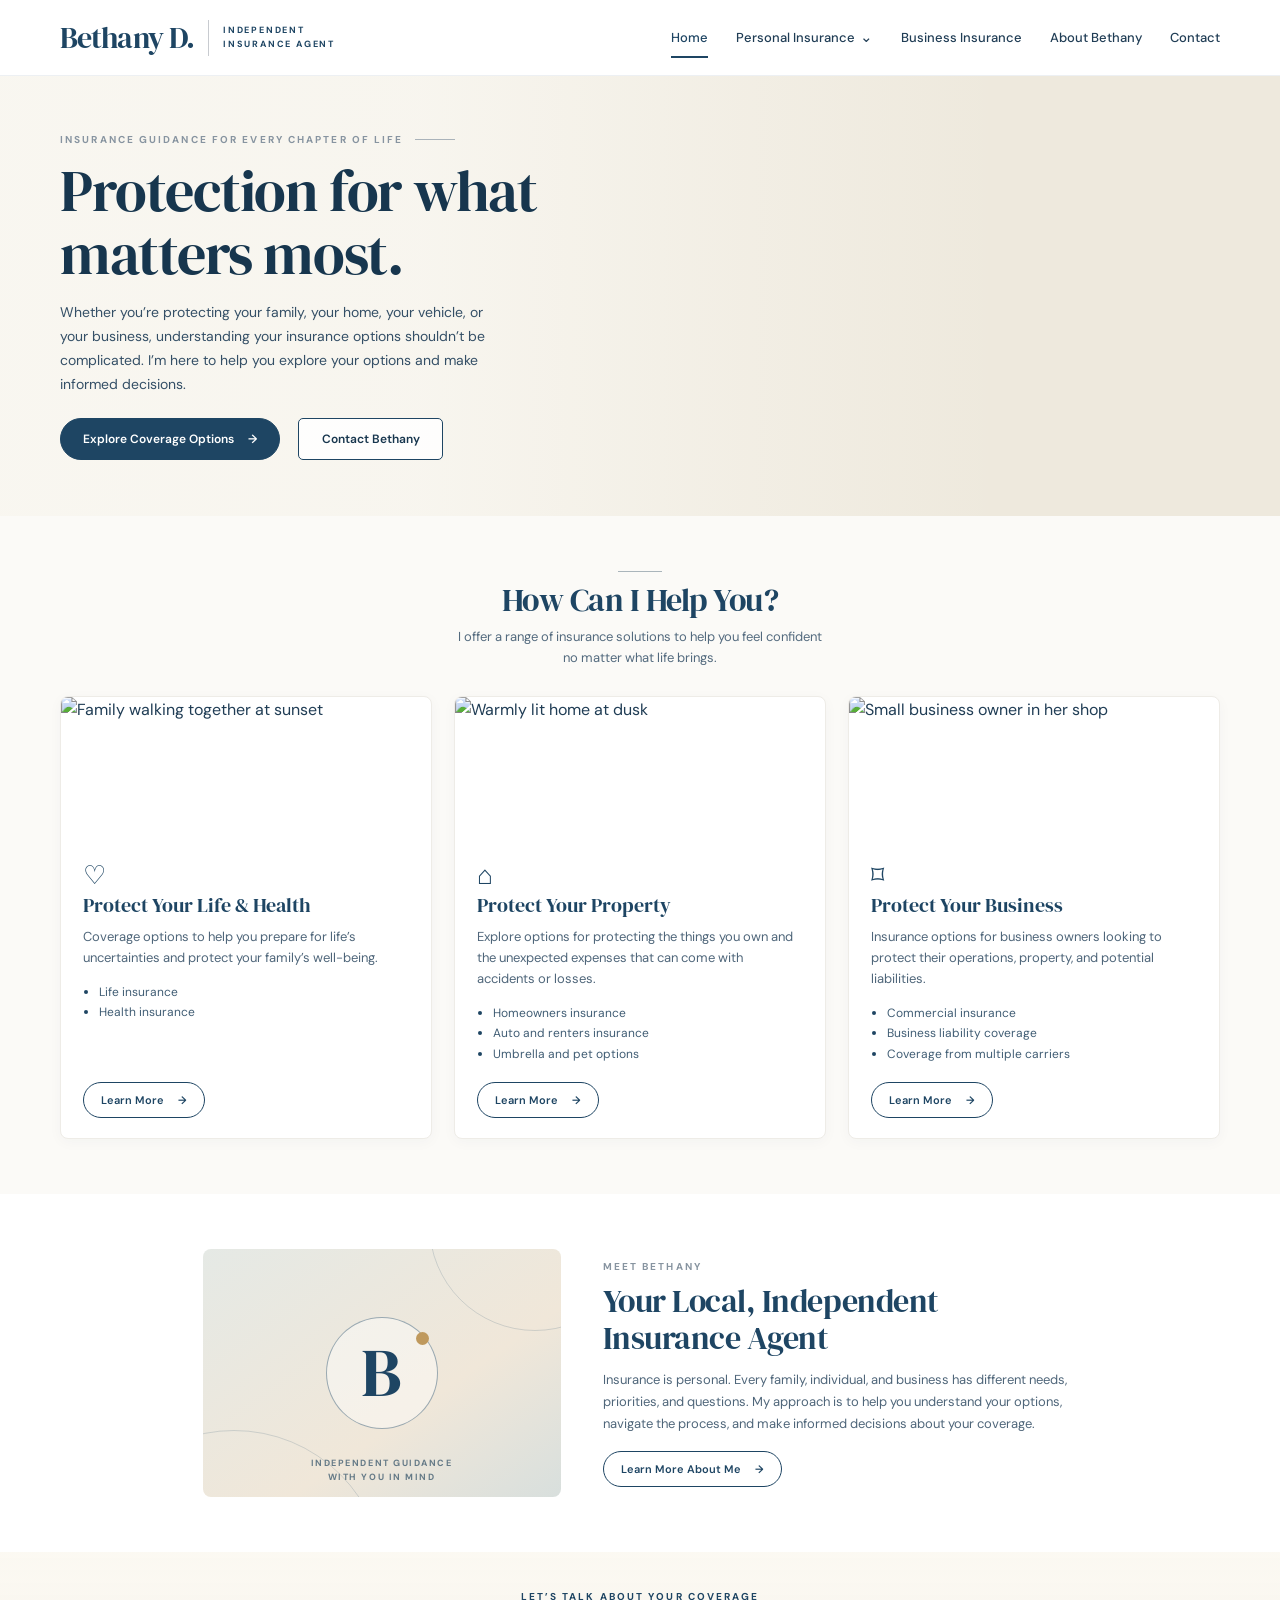
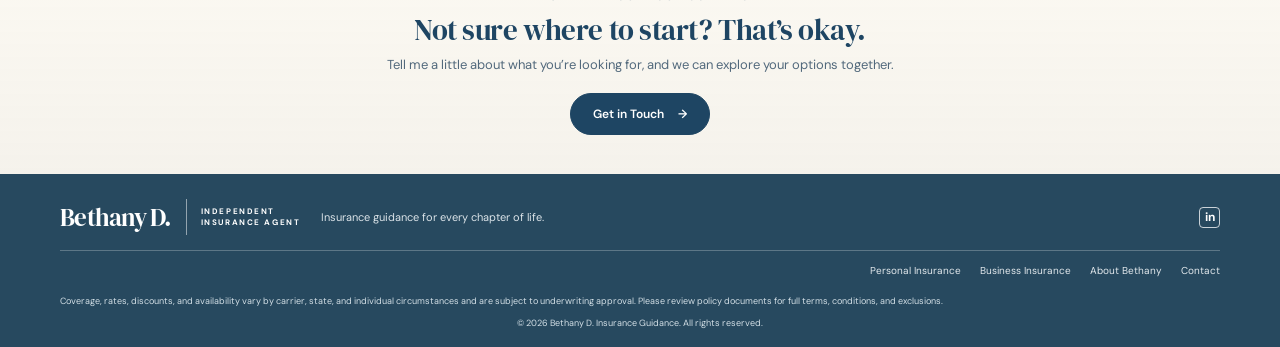
==== index.html @ 303286c8 "Add files via upload" ====
<!doctype html>
<html lang="en">
<head>
  <meta charset="utf-8">
  <meta name="viewport" content="width=device-width, initial-scale=1">
  <meta name="theme-color" content="#f7f5ef">
  <meta name="description" content="Thoughtful insurance guidance for your family, home, vehicle, and business. Meet Bethany D., an independent insurance agent.">
  <title>Bethany D. | Insurance Guidance for Every Chapter</title>
  <link rel="icon" href="favicon.svg" type="image/svg+xml">
  <link rel="preconnect" href="https://fonts.googleapis.com">
  <link rel="preconnect" href="https://fonts.gstatic.com" crossorigin>
  <link href="https://fonts.googleapis.com/css2?family=DM+Sans:wght@400;500;600;700&family=DM+Serif+Display&display=swap" rel="stylesheet">
  <link rel="stylesheet" href="styles.css">
</head>
<body>
  <header class="site-header">
    <div class="wrap nav-wrap">
      <a class="brand" href="index.html" aria-label="Bethany D. home"><span class="brand-name">Bethany D.</span><span class="brand-divider"></span><span class="brand-role">Independent<br>Insurance Agent</span></a>
      <button class="nav-toggle" type="button" aria-label="Open navigation" aria-expanded="false" aria-controls="site-navigation"><span></span><span></span><span></span></button>
      <nav class="site-nav" id="site-navigation" aria-label="Main navigation">
        <a class="active" href="index.html" aria-current="page">Home</a>
        <a href="personal-insurance.html">Personal Insurance <span class="chevron" aria-hidden="true">⌄</span></a>
        <a href="business-insurance.html">Business Insurance</a>
        <a href="about.html">About Bethany</a>
        <a href="contact.html">Contact</a>
      </nav>
    </div>
  </header>
  <main>
    <section class="hero">
      <div class="hero-image" role="img" aria-label="A woman looks out over a peaceful mountain landscape"></div>
      <div class="hero-shade"></div>
      <div class="wrap hero-content">
        <p class="eyebrow">Insurance guidance for every chapter of life</p>
        <h1>Protection for what<br class="desktop-only"> matters most.</h1>
        <p class="hero-intro">Whether you’re protecting your family, your home, your vehicle, or your business, understanding your insurance options shouldn’t be complicated. I’m here to help you explore your options and make informed decisions.</p>
        <div class="actions"><a class="button button-primary" href="personal-insurance.html">Explore Coverage Options <span aria-hidden="true">→</span></a><a class="button button-outline" href="contact.html">Contact Bethany</a></div>
      </div>
    </section>
    <section class="services section-pad">
      <div class="wrap">
        <div class="section-heading"><span class="rule"></span><h2>How Can I Help You?</h2><p>I offer a range of insurance solutions to help you feel confident<br class="desktop-only"> no matter what life brings.</p></div>
        <div class="card-grid">
          <article class="service-card"><img src="assets/family-coverage.png" alt="Family walking together at sunset" width="640" height="320"><div class="card-copy"><span class="line-icon" aria-hidden="true">♡</span><h3>Protect Your Life &amp; Health</h3><p>Coverage options to help you prepare for life’s uncertainties and protect your family’s well-being.</p><ul><li>Life insurance</li><li>Health insurance</li></ul><a class="button button-small" href="personal-insurance.html#life">Learn More <span aria-hidden="true">→</span></a></div></article>
          <article class="service-card"><img src="assets/home-coverage.png" alt="Warmly lit home at dusk" width="640" height="320"><div class="card-copy"><span class="line-icon" aria-hidden="true">⌂</span><h3>Protect Your Property</h3><p>Explore options for protecting the things you own and the unexpected expenses that can come with accidents or losses.</p><ul><li>Homeowners insurance</li><li>Auto and renters insurance</li><li>Umbrella and pet options</li></ul><a class="button button-small" href="personal-insurance.html#property">Learn More <span aria-hidden="true">→</span></a></div></article>
          <article class="service-card"><img src="assets/business-coverage.png" alt="Small business owner in her shop" width="640" height="320"><div class="card-copy"><span class="line-icon" aria-hidden="true">⌑</span><h3>Protect Your Business</h3><p>Insurance options for business owners looking to protect their operations, property, and potential liabilities.</p><ul><li>Commercial insurance</li><li>Business liability coverage</li><li>Coverage from multiple carriers</li></ul><a class="button button-small" href="business-insurance.html">Learn More <span aria-hidden="true">→</span></a></div></article>
        </div>
      </div>
    </section>
    <section class="about-preview section-pad">
      <div class="wrap about-preview-grid">
        <div class="monogram-art" aria-label="Bethany D. independent insurance agent"><div class="monogram-circle"><span>B</span><i></i></div><p>Independent guidance<br>with you in mind</p></div>
        <div class="about-preview-copy"><p class="eyebrow">Meet Bethany</p><h2>Your Local, Independent<br>Insurance Agent</h2><p>Insurance is personal. Every family, individual, and business has different needs, priorities, and questions. My approach is to help you understand your options, navigate the process, and make informed decisions about your coverage.</p><a class="button button-small" href="about.html">Learn More About Me <span aria-hidden="true">→</span></a></div>
      </div>
    </section>
    <section class="contact-band"><div class="wrap"><p class="eyebrow">Let’s talk about your coverage</p><h2>Not sure where to start? That’s okay.</h2><p>Tell me a little about what you’re looking for, and we can explore your options together.</p><a class="button button-primary" href="contact.html">Get in Touch <span aria-hidden="true">→</span></a></div></section>
  </main>
  <footer class="site-footer"><div class="wrap"><div class="footer-top"><a class="brand brand-footer" href="index.html"><span class="brand-name">Bethany D.</span><span class="brand-divider"></span><span class="brand-role">Independent<br>Insurance Agent</span></a><p>Insurance guidance for every chapter of life.</p><div class="social-mark" aria-label="Social links coming soon">in</div></div><div class="footer-links"><a href="personal-insurance.html">Personal Insurance</a><a href="business-insurance.html">Business Insurance</a><a href="about.html">About Bethany</a><a href="contact.html">Contact</a></div><p class="legal">Coverage, rates, discounts, and availability vary by carrier, state, and individual circumstances and are subject to underwriting approval. Please review policy documents for full terms, conditions, and exclusions.</p><p class="copyright">© <span data-year>2026</span> Bethany D. Insurance Guidance. All rights reserved.</p></div></footer>
  <script src="site.js"></script>
</body>
</html>
---- styles.css ----
:root{--navy:#1e4563;--navy-dark:#17364e;--ink:#203d55;--muted:#53697d;--cream:#f7f5ef;--paper:#fff;--line:#e6e3dc;--gold:#bf995d;--shadow:0 12px 30px rgba(34,54,71,.08);font-family:"DM Sans",Arial,sans-serif;color:var(--ink);font-synthesis:none;text-rendering:optimizeLegibility}*{box-sizing:border-box}html{scroll-behavior:smooth;scroll-padding-top:92px}body{margin:0;background:#fff;color:var(--ink);font-size:16px;line-height:1.65}a{color:inherit}img{max-width:100%;display:block}.wrap{width:min(1160px,calc(100% - 56px));margin-inline:auto}.site-header{height:76px;background:rgba(255,255,255,.97);border-bottom:1px solid rgba(30,69,99,.08);position:relative;z-index:5}.nav-wrap{height:100%;display:flex;align-items:center;justify-content:space-between;gap:28px}.brand{display:inline-flex;align-items:center;gap:14px;text-decoration:none;color:var(--navy);flex-shrink:0}.brand-name{font:30px/1 "DM Serif Display",Georgia,serif;letter-spacing:-.03em}.brand-divider{width:1px;height:36px;background:#c8cbd0}.brand-role{font-size:9px;line-height:1.45;letter-spacing:.2em;text-transform:uppercase;font-weight:700}.site-nav{display:flex;align-items:center;gap:28px}.site-nav a{text-decoration:none;font-size:13px;font-weight:500;white-space:nowrap;position:relative}.site-nav a:hover,.site-nav a.active{color:var(--navy)}.site-nav a.active:after{content:"";position:absolute;height:2px;background:var(--navy);left:0;right:0;bottom:-10px}.chevron{font-size:15px;margin-left:2px}.nav-toggle{display:none;background:none;border:0;padding:8px;color:var(--navy)}.nav-toggle span{display:block;width:24px;height:2px;margin:5px;background:currentColor}.hero{height:440px;position:relative;display:flex;align-items:center;overflow:hidden;background:#eee9dd}.hero-image,.hero-shade{position:absolute;inset:0}.hero-image{background:url("assets/hero-lifestyle.png") center 46%/cover no-repeat}.hero-shade{background:linear-gradient(90deg,rgba(249,247,241,.96) 0%,rgba(249,247,241,.88) 33%,rgba(249,247,241,.37) 58%,rgba(249,247,241,0) 78%)}.hero-content{position:relative;z-index:1;padding-block:42px}.eyebrow{font-size:10px;text-transform:uppercase;letter-spacing:.21em;font-weight:700;color:#8794a0;margin:0 0 12px}.hero .eyebrow:after{content:"";display:inline-block;width:40px;height:1px;background:#aab3ba;vertical-align:middle;margin-left:12px}.hero h1,.page-hero h1{font:clamp(42px,5vw,58px)/1.08 "DM Serif Display",Georgia,serif;letter-spacing:-.025em;color:var(--navy-dark);max-width:570px;margin:0 0 16px}.hero-intro{font-size:14px;line-height:1.7;max-width:430px;color:#344f66;margin:0 0 22px}.actions{display:flex;align-items:center;gap:18px;flex-wrap:wrap}.button{display:inline-flex;align-items:center;justify-content:center;gap:14px;min-height:42px;border:1px solid var(--navy);border-radius:24px;padding:9px 22px;text-decoration:none;font-weight:600;font-size:12px;line-height:1.2;transition:background .18s,color .18s,transform .18s;cursor:pointer;font-family:inherit}.button:hover{transform:translateY(-1px)}.button-primary{background:var(--navy);color:#fff}.button-primary:hover{background:var(--navy-dark)}.button-outline{background:rgba(255,255,255,.86);color:var(--navy-dark);border-radius:5px;min-width:145px}.button-outline:hover,.button-small:hover{background:var(--navy);color:#fff}.section-pad{padding:55px 0}.services{background:#fbfaf7}.section-heading{text-align:center;max-width:680px;margin:0 auto 28px}.section-heading .rule{display:block;width:44px;height:1px;background:#aab5bb;margin:0 auto 10px}.section-heading h2,.about-preview h2,.contact-band h2,.page-hero h2,.about-story h2,.contact-content h2{font:32px/1.15 "DM Serif Display",Georgia,serif;color:var(--navy);margin:0 0 8px;letter-spacing:-.015em}.section-heading p{font-size:13px;line-height:1.6;color:#536a7e;margin:0}.card-grid{display:grid;grid-template-columns:repeat(3,minmax(0,1fr));gap:22px}.service-card{background:#fff;border:1px solid #eeece7;border-radius:8px;overflow:hidden;box-shadow:0 3px 14px rgba(30,55,75,.035);display:flex;flex-direction:column}.service-card>img{width:100%;height:150px;object-fit:cover}.card-copy{padding:16px 22px 20px;display:flex;flex-direction:column;align-items:flex-start;flex:1}.line-icon{height:26px;font:26px/1 Georgia,serif;color:var(--navy);margin-bottom:4px}.card-copy h3,.coverage-card h3{font:20px/1.22 "DM Serif Display",Georgia,serif;color:var(--navy);margin:0 0 8px}.card-copy p,.coverage-card p{font-size:13px;line-height:1.62;color:#4f667a;margin:0 0 10px}.card-copy ul,.coverage-card ul{padding-left:16px;margin:4px 0 18px;color:#405d74;font-size:12px;line-height:1.7}.card-copy li::marker,.coverage-card li::marker{color:var(--navy)}.button-small{font-size:11px;min-height:36px;padding:7px 17px;background:#fff;color:var(--navy);margin-top:auto}.about-preview{background:#fff}.about-preview-grid{display:grid;grid-template-columns:.86fr 1.14fr;align-items:center;gap:42px;max-width:875px}.monogram-art{height:248px;border-radius:8px;background:linear-gradient(145deg,#e5e9e5,#f0e7d9 62%,#d8dfdd);display:grid;place-items:center;position:relative;overflow:hidden;color:var(--navy)}.monogram-art:before,.monogram-art:after{content:"";position:absolute;border-radius:50%;border:1px solid rgba(30,69,99,.16);width:300px;height:300px;left:-120px;bottom:-235px}.monogram-art:after{width:210px;height:210px;left:auto;bottom:auto;right:-80px;top:-130px}.monogram-circle{width:112px;height:112px;border:1px solid rgba(30,69,99,.42);border-radius:50%;display:grid;place-items:center;position:relative;background:rgba(255,255,255,.42)}.monogram-circle span{font:68px/1 "DM Serif Display",Georgia,serif;color:var(--navy)}.monogram-circle i{position:absolute;width:13px;height:13px;border-radius:50%;background:var(--gold);right:8px;top:14px}.monogram-art p{position:absolute;bottom:13px;margin:0;text-align:center;text-transform:uppercase;letter-spacing:.17em;font-size:9px;line-height:1.5;font-weight:700;color:#657a87}.about-preview-copy .eyebrow{margin-bottom:8px}.about-preview h2{margin-bottom:12px}.about-preview-copy>p:not(.eyebrow){font-size:13px;color:#4f667a;line-height:1.7;margin:0 0 16px}.contact-band{padding:37px 0 39px;text-align:center;background:linear-gradient(180deg,rgba(251,248,240,.85),rgba(244,241,234,.92)),url("assets/hero-lifestyle.png") center 60%/cover}.contact-band .eyebrow{color:var(--navy);margin-bottom:8px}.contact-band h2{font-size:29px;margin-bottom:7px}.contact-band p:not(.eyebrow){font-size:13px;color:#52697c;margin:0 auto 18px}.site-footer{background:#27495f;color:#fff;padding:25px 0 16px}.footer-top{display:flex;align-items:center;justify-content:space-between;gap:20px;padding-bottom:15px;border-bottom:1px solid rgba(255,255,255,.25)}.brand-footer{color:#fff}.brand-footer .brand-divider{background:rgba(255,255,255,.5)}.brand-footer .brand-name{font-size:25px}.brand-footer .brand-role{font-size:8px}.footer-top>p{font-size:11px;margin:0 auto 0 0;color:#dce4e9}.social-mark{width:21px;height:21px;display:grid;place-items:center;border-radius:4px;border:1px solid rgba(255,255,255,.75);font-size:12px;font-weight:700}.footer-links{display:flex;gap:19px;justify-content:flex-end;padding-top:12px}.footer-links a{font-size:10px;text-decoration:none;color:#e3e9ed}.footer-links a:hover{text-decoration:underline}.legal,.copyright{font-size:9px;line-height:1.5;color:#d3dfe6;margin:15px 0 0}.copyright{text-align:center;margin-top:9px}.page-hero{padding:76px 0 70px;background:linear-gradient(100deg,#f6f3eb,#faf9f6 60%,#e9eee9)}.page-hero .wrap{max-width:1160px}.page-hero h1{max-width:720px;font-size:clamp(40px,5vw,56px);margin-bottom:15px}.page-hero .wrap>p:not(.eyebrow){max-width:610px;color:#52697c;line-height:1.75;font-size:15px;margin:0 0 22px}.page-hero .eyebrow{color:#8b795d}.business-hero{background:linear-gradient(100deg,#f3f1e9,#f9f7f2 62%,#e4e8e2)}.about-hero,.contact-hero{background:linear-gradient(105deg,#f5f2e9,#fbfaf6 68%,#e8ece8)}.coverage-section{background:#fbfaf7}.section-heading-left{text-align:left;max-width:none;margin:0 0 26px}.section-heading-left .rule{margin:0 0 12px}.section-heading-left h2{font-size:30px}.coverage-grid{display:grid;grid-template-columns:repeat(2,minmax(0,1fr));gap:18px}.coverage-card{padding:25px;background:#fff;border:1px solid var(--line);border-radius:8px;box-shadow:0 5px 18px rgba(30,55,75,.035);scroll-margin-top:95px}.coverage-symbol{display:grid;place-items:center;width:37px;height:37px;border-radius:50%;background:#f2f2ed;color:var(--navy);font:24px/1 Georgia,serif;margin-bottom:12px}.coverage-card h3{font-size:22px}.coverage-card ul{margin-bottom:13px}.coverage-card>a{font-size:12px;font-weight:700;color:var(--navy);text-decoration:none}.coverage-card>a:hover{text-decoration:underline}.fine-print,.form-note{font-size:11px;line-height:1.6;color:#697b88}.fine-print{margin:19px 0 0}.about-story-grid{display:grid;grid-template-columns:.8fr 1.2fr;align-items:center;gap:48px;max-width:950px}.monogram-large{height:320px}.about-story h2{font-size:34px;margin-bottom:14px}.about-story-grid>div:last-child>p:not(.eyebrow){font-size:14px;line-height:1.8;color:#52697c;margin:0 0 14px}.contact-content{background:#fff}.contact-grid{display:grid;grid-template-columns:1fr .9fr;gap:60px;max-width:980px}.contact-content h2{font-size:34px;max-width:430px}.contact-content>div>div:first-child>p:not(.eyebrow){max-width:450px;color:#52697c;font-size:14px;line-height:1.75}.contact-details{margin-top:25px}.contact-details>div{display:flex;align-items:center;gap:14px;margin:17px 0}.contact-details strong,.contact-details a{display:block}.contact-details strong{font-size:11px;text-transform:uppercase;letter-spacing:.1em}.contact-details a{font-size:14px;text-decoration:none;color:var(--navy)}.contact-icon{display:grid;place-items:center;width:38px;height:38px;border-radius:50%;background:#f2f1eb;color:var(--navy);font-size:19px}.contact-form{padding:24px;background:#fbfaf7;border:1px solid var(--line);border-radius:9px;box-shadow:var(--shadow);display:flex;flex-direction:column}.contact-form label{font-size:12px;font-weight:700;margin:0 0 5px}.contact-form input,.contact-form select,.contact-form textarea{width:100%;border:1px solid #d6dadd;border-radius:5px;background:#fff;padding:11px 12px;font:14px "DM Sans",Arial,sans-serif;color:var(--ink);margin-bottom:14px}.contact-form input:focus,.contact-form select:focus,.contact-form textarea:focus{outline:2px solid rgba(30,69,99,.24);border-color:var(--navy)}.contact-form textarea{resize:vertical}.contact-form .button{align-self:flex-start;border:0}.form-note{margin:9px 0 0}.contact-hero{padding-block:65px}.contact-hero h1{font-size:52px}.contact-hero .wrap>p:not(.eyebrow){max-width:560px}.desktop-only{display:inline}.mobile-bar{display:none}@media(max-width:900px){.site-nav{gap:16px}.site-nav a{font-size:12px}.brand-name{font-size:27px}.hero{height:420px}.hero-image{background-position:58% center}.hero-shade{background:linear-gradient(90deg,rgba(249,247,241,.96),rgba(249,247,241,.83) 45%,rgba(249,247,241,.25) 80%)}.card-grid{gap:14px}.card-copy{padding-inline:17px}.card-copy h3{font-size:18px}.card-copy p{font-size:12px}.about-preview-grid{gap:30px}}@media(max-width:700px){.wrap{width:min(100% - 36px,520px)}.site-header{height:68px}.brand{gap:10px}.brand-name{font-size:26px}.brand-divider{height:31px}.brand-role{font-size:8px}.nav-toggle{display:block;cursor:pointer}.site-nav{display:none;position:absolute;left:0;right:0;top:67px;background:#fff;border-bottom:1px solid var(--line);padding:12px 24px 18px;box-shadow:0 12px 18px rgba(20,45,65,.08);align-items:stretch;gap:0;flex-direction:column}.site-nav.open{display:flex}.site-nav a{padding:10px 0;font-size:14px}.site-nav a.active:after{display:none}.hero{min-height:555px;height:auto;align-items:flex-end}.hero-image{background-position:62% center}.hero-shade{background:linear-gradient(0deg,rgba(249,247,241,.98) 0%,rgba(249,247,241,.92) 44%,rgba(249,247,241,.2) 100%)}.hero-content{padding-top:235px;padding-bottom:34px}.hero h1{font-size:43px;line-height:1.08}.hero-intro{font-size:13px;max-width:470px}.hero .eyebrow{font-size:9px;letter-spacing:.16em}.actions{gap:10px}.button{min-height:42px;padding-inline:17px}.button-outline{min-width:0}.section-pad{padding:42px 0}.section-heading{margin-bottom:22px}.section-heading h2{font-size:29px}.section-heading p{font-size:12px}.desktop-only{display:none}.card-grid{grid-template-columns:1fr;gap:15px}.service-card{display:grid;grid-template-columns:38% 62%;min-height:220px}.service-card>img{height:100%;min-height:220px;object-fit:cover}.card-copy{padding:15px 15px 15px}.line-icon{height:22px;font-size:23px}.card-copy h3{font-size:18px}.card-copy p{font-size:12px;margin-bottom:6px}.card-copy ul{font-size:11px;margin:0 0 10px}.card-copy .button{min-height:32px;padding:6px 13px}.about-preview-grid,.about-story-grid{grid-template-columns:1fr;gap:23px}.monogram-art{height:235px}.about-preview-copy{padding-inline:2px}.about-preview h2{font-size:29px}.about-preview-copy>p:not(.eyebrow){font-size:12px}.contact-band{padding:34px 0}.contact-band h2{font-size:25px}.contact-band p:not(.eyebrow){max-width:430px}.footer-top{flex-wrap:wrap}.footer-top>p{margin-left:0;flex-basis:calc(100% - 170px);order:3}.social-mark{margin-left:auto}.footer-links{justify-content:flex-start;flex-wrap:wrap;gap:9px 17px}.legal{font-size:9px}.page-hero{padding:55px 0 48px}.page-hero h1{font-size:42px}.page-hero .wrap>p:not(.eyebrow){font-size:13px}.coverage-grid{grid-template-columns:1fr;gap:13px}.coverage-card{padding:21px}.coverage-card h3{font-size:21px}.about-story h2,.contact-content h2{font-size:29px}.monogram-large{height:240px}.contact-grid{grid-template-columns:1fr;gap:28px}.contact-form{padding:19px}.contact-hero{padding-block:49px}.contact-hero h1{font-size:43px}}@media(max-width:420px){.wrap{width:calc(100% - 28px)}.hero h1{font-size:39px}.hero-content{padding-top:230px}.actions .button{font-size:11px;padding-inline:13px;gap:8px}.service-card{grid-template-columns:34% 66%}.service-card>img{min-height:245px}.card-copy{padding:13px 12px}.card-copy h3{font-size:16px}.card-copy p{font-size:11px;line-height:1.5}.card-copy ul{font-size:10px;line-height:1.5}.section-heading h2{font-size:26px}.footer-top .brand-name{font-size:22px}.page-hero h1{font-size:38px}}@media(prefers-reduced-motion:reduce){html{scroll-behavior:auto}*,*:before,*:after{transition:none!important}}
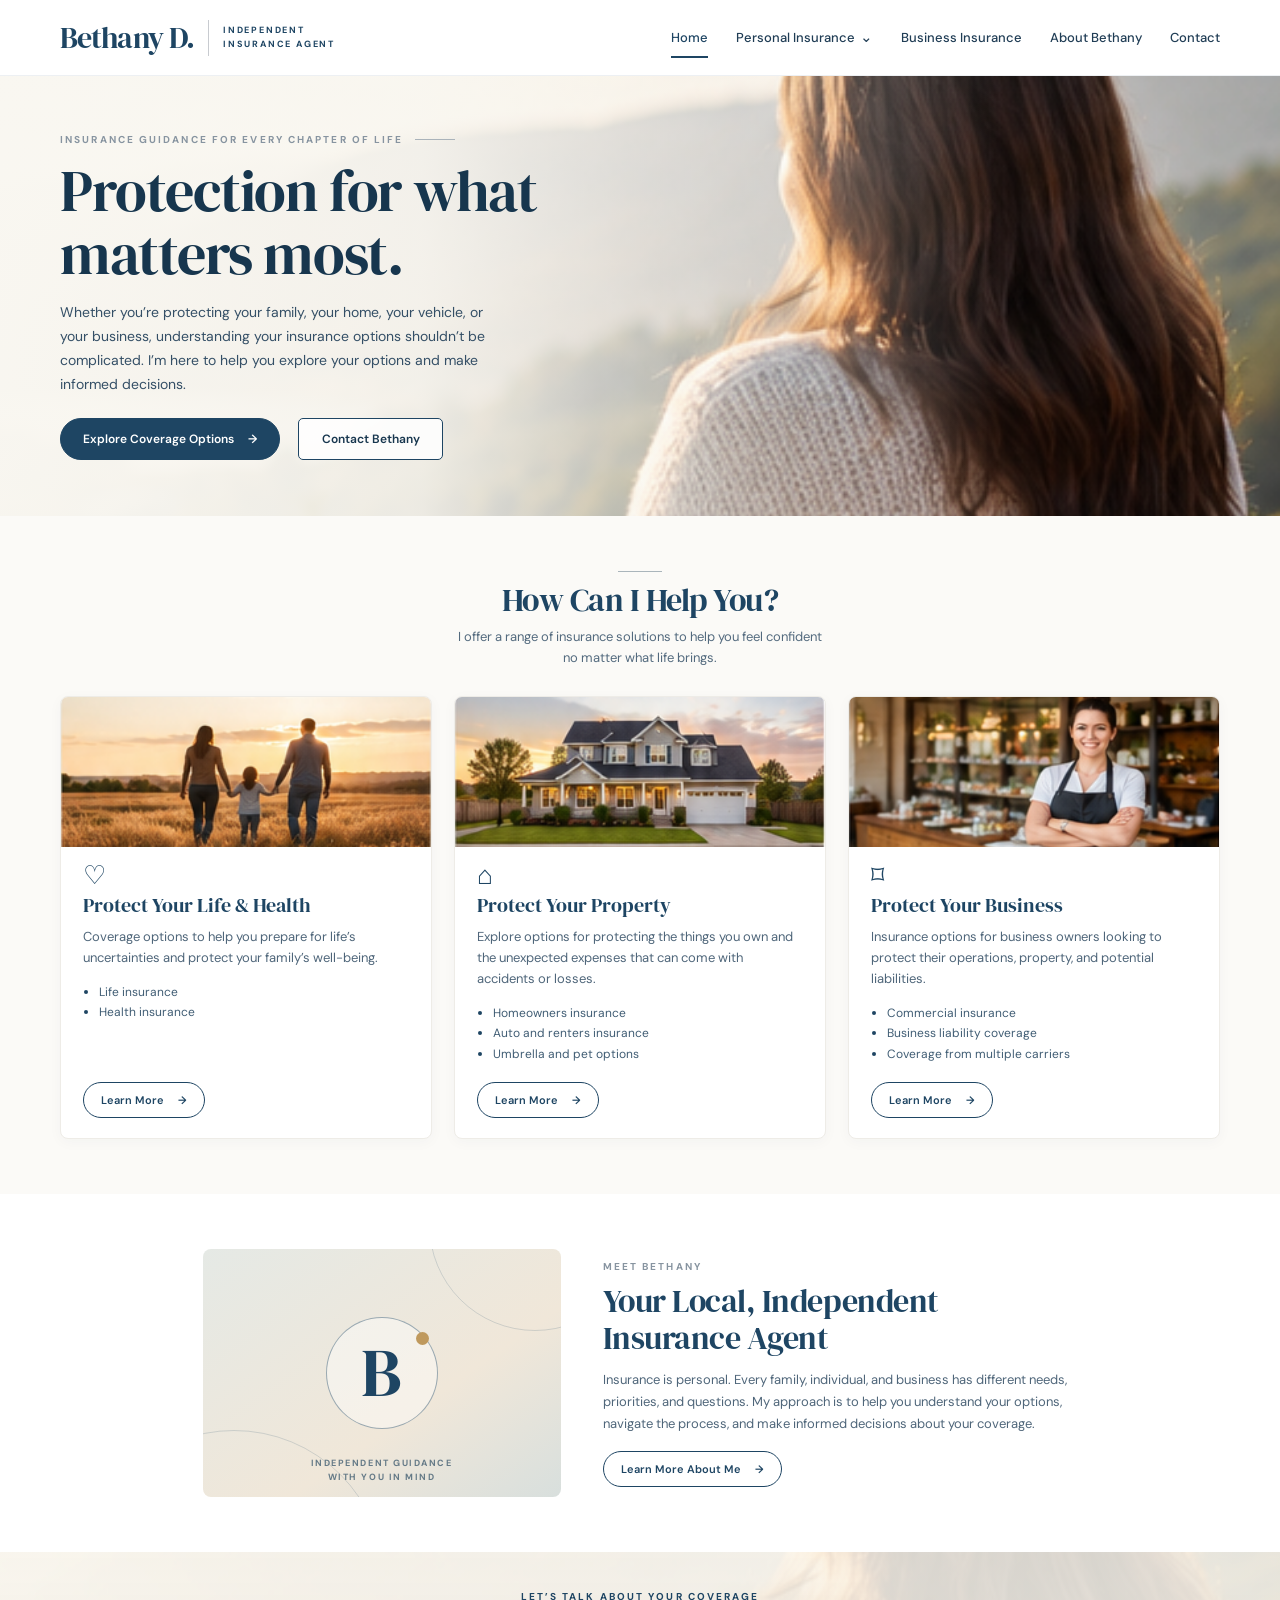
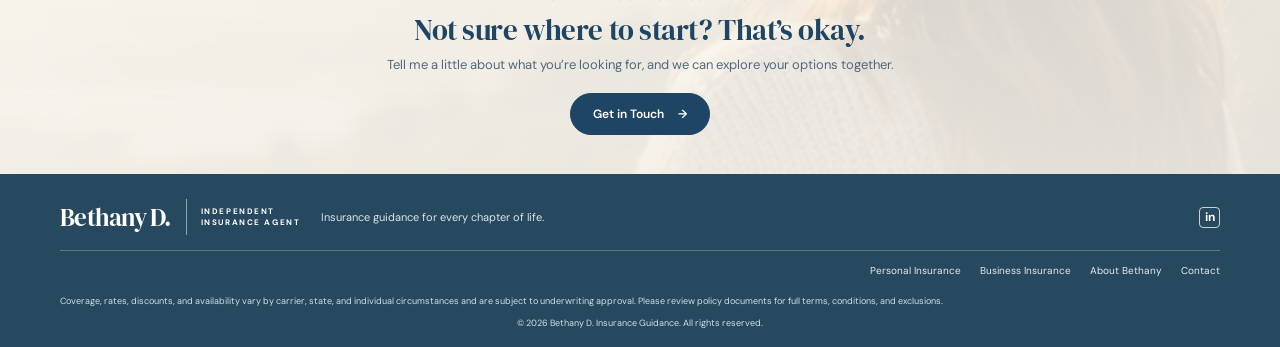
==== commit 79a043d3: "Add files via upload" ====
--- a/index.html
+++ b/index.html
@@ -41,9 +41,9 @@
       <div class="wrap">
         <div class="section-heading"><span class="rule"></span><h2>How Can I Help You?</h2><p>I offer a range of insurance solutions to help you feel confident<br class="desktop-only"> no matter what life brings.</p></div>
         <div class="card-grid">
-          <article class="service-card"><img src="assets/family-coverage.png" alt="Family walking together at sunset" width="640" height="320"><div class="card-copy"><span class="line-icon" aria-hidden="true">♡</span><h3>Protect Your Life &amp; Health</h3><p>Coverage options to help you prepare for life’s uncertainties and protect your family’s well-being.</p><ul><li>Life insurance</li><li>Health insurance</li></ul><a class="button button-small" href="personal-insurance.html#life">Learn More <span aria-hidden="true">→</span></a></div></article>
-          <article class="service-card"><img src="assets/home-coverage.png" alt="Warmly lit home at dusk" width="640" height="320"><div class="card-copy"><span class="line-icon" aria-hidden="true">⌂</span><h3>Protect Your Property</h3><p>Explore options for protecting the things you own and the unexpected expenses that can come with accidents or losses.</p><ul><li>Homeowners insurance</li><li>Auto and renters insurance</li><li>Umbrella and pet options</li></ul><a class="button button-small" href="personal-insurance.html#property">Learn More <span aria-hidden="true">→</span></a></div></article>
-          <article class="service-card"><img src="assets/business-coverage.png" alt="Small business owner in her shop" width="640" height="320"><div class="card-copy"><span class="line-icon" aria-hidden="true">⌑</span><h3>Protect Your Business</h3><p>Insurance options for business owners looking to protect their operations, property, and potential liabilities.</p><ul><li>Commercial insurance</li><li>Business liability coverage</li><li>Coverage from multiple carriers</li></ul><a class="button button-small" href="business-insurance.html">Learn More <span aria-hidden="true">→</span></a></div></article>
+          <article class="service-card"><img src="family-coverage.png" alt="Family walking together at sunset" width="640" height="320"><div class="card-copy"><span class="line-icon" aria-hidden="true">♡</span><h3>Protect Your Life &amp; Health</h3><p>Coverage options to help you prepare for life’s uncertainties and protect your family’s well-being.</p><ul><li>Life insurance</li><li>Health insurance</li></ul><a class="button button-small" href="personal-insurance.html#life">Learn More <span aria-hidden="true">→</span></a></div></article>
+          <article class="service-card"><img src="home-coverage.png" alt="Warmly lit home at dusk" width="640" height="320"><div class="card-copy"><span class="line-icon" aria-hidden="true">⌂</span><h3>Protect Your Property</h3><p>Explore options for protecting the things you own and the unexpected expenses that can come with accidents or losses.</p><ul><li>Homeowners insurance</li><li>Auto and renters insurance</li><li>Umbrella and pet options</li></ul><a class="button button-small" href="personal-insurance.html#property">Learn More <span aria-hidden="true">→</span></a></div></article>
+          <article class="service-card"><img src="business-coverage.png" alt="Small business owner in her shop" width="640" height="320"><div class="card-copy"><span class="line-icon" aria-hidden="true">⌑</span><h3>Protect Your Business</h3><p>Insurance options for business owners looking to protect their operations, property, and potential liabilities.</p><ul><li>Commercial insurance</li><li>Business liability coverage</li><li>Coverage from multiple carriers</li></ul><a class="button button-small" href="business-insurance.html">Learn More <span aria-hidden="true">→</span></a></div></article>
         </div>
       </div>
     </section>
--- a/styles.css
+++ b/styles.css
@@ -1 +1 @@
-:root{--navy:#1e4563;--navy-dark:#17364e;--ink:#203d55;--muted:#53697d;--cream:#f7f5ef;--paper:#fff;--line:#e6e3dc;--gold:#bf995d;--shadow:0 12px 30px rgba(34,54,71,.08);font-family:"DM Sans",Arial,sans-serif;color:var(--ink);font-synthesis:none;text-rendering:optimizeLegibility}*{box-sizing:border-box}html{scroll-behavior:smooth;scroll-padding-top:92px}body{margin:0;background:#fff;color:var(--ink);font-size:16px;line-height:1.65}a{color:inherit}img{max-width:100%;display:block}.wrap{width:min(1160px,calc(100% - 56px));margin-inline:auto}.site-header{height:76px;background:rgba(255,255,255,.97);border-bottom:1px solid rgba(30,69,99,.08);position:relative;z-index:5}.nav-wrap{height:100%;display:flex;align-items:center;justify-content:space-between;gap:28px}.brand{display:inline-flex;align-items:center;gap:14px;text-decoration:none;color:var(--navy);flex-shrink:0}.brand-name{font:30px/1 "DM Serif Display",Georgia,serif;letter-spacing:-.03em}.brand-divider{width:1px;height:36px;background:#c8cbd0}.brand-role{font-size:9px;line-height:1.45;letter-spacing:.2em;text-transform:uppercase;font-weight:700}.site-nav{display:flex;align-items:center;gap:28px}.site-nav a{text-decoration:none;font-size:13px;font-weight:500;white-space:nowrap;position:relative}.site-nav a:hover,.site-nav a.active{color:var(--navy)}.site-nav a.active:after{content:"";position:absolute;height:2px;background:var(--navy);left:0;right:0;bottom:-10px}.chevron{font-size:15px;margin-left:2px}.nav-toggle{display:none;background:none;border:0;padding:8px;color:var(--navy)}.nav-toggle span{display:block;width:24px;height:2px;margin:5px;background:currentColor}.hero{height:440px;position:relative;display:flex;align-items:center;overflow:hidden;background:#eee9dd}.hero-image,.hero-shade{position:absolute;inset:0}.hero-image{background:url("assets/hero-lifestyle.png") center 46%/cover no-repeat}.hero-shade{background:linear-gradient(90deg,rgba(249,247,241,.96) 0%,rgba(249,247,241,.88) 33%,rgba(249,247,241,.37) 58%,rgba(249,247,241,0) 78%)}.hero-content{position:relative;z-index:1;padding-block:42px}.eyebrow{font-size:10px;text-transform:uppercase;letter-spacing:.21em;font-weight:700;color:#8794a0;margin:0 0 12px}.hero .eyebrow:after{content:"";display:inline-block;width:40px;height:1px;background:#aab3ba;vertical-align:middle;margin-left:12px}.hero h1,.page-hero h1{font:clamp(42px,5vw,58px)/1.08 "DM Serif Display",Georgia,serif;letter-spacing:-.025em;color:var(--navy-dark);max-width:570px;margin:0 0 16px}.hero-intro{font-size:14px;line-height:1.7;max-width:430px;color:#344f66;margin:0 0 22px}.actions{display:flex;align-items:center;gap:18px;flex-wrap:wrap}.button{display:inline-flex;align-items:center;justify-content:center;gap:14px;min-height:42px;border:1px solid var(--navy);border-radius:24px;padding:9px 22px;text-decoration:none;font-weight:600;font-size:12px;line-height:1.2;transition:background .18s,color .18s,transform .18s;cursor:pointer;font-family:inherit}.button:hover{transform:translateY(-1px)}.button-primary{background:var(--navy);color:#fff}.button-primary:hover{background:var(--navy-dark)}.button-outline{background:rgba(255,255,255,.86);color:var(--navy-dark);border-radius:5px;min-width:145px}.button-outline:hover,.button-small:hover{background:var(--navy);color:#fff}.section-pad{padding:55px 0}.services{background:#fbfaf7}.section-heading{text-align:center;max-width:680px;margin:0 auto 28px}.section-heading .rule{display:block;width:44px;height:1px;background:#aab5bb;margin:0 auto 10px}.section-heading h2,.about-preview h2,.contact-band h2,.page-hero h2,.about-story h2,.contact-content h2{font:32px/1.15 "DM Serif Display",Georgia,serif;color:var(--navy);margin:0 0 8px;letter-spacing:-.015em}.section-heading p{font-size:13px;line-height:1.6;color:#536a7e;margin:0}.card-grid{display:grid;grid-template-columns:repeat(3,minmax(0,1fr));gap:22px}.service-card{background:#fff;border:1px solid #eeece7;border-radius:8px;overflow:hidden;box-shadow:0 3px 14px rgba(30,55,75,.035);display:flex;flex-direction:column}.service-card>img{width:100%;height:150px;object-fit:cover}.card-copy{padding:16px 22px 20px;display:flex;flex-direction:column;align-items:flex-start;flex:1}.line-icon{height:26px;font:26px/1 Georgia,serif;color:var(--navy);margin-bottom:4px}.card-copy h3,.coverage-card h3{font:20px/1.22 "DM Serif Display",Georgia,serif;color:var(--navy);margin:0 0 8px}.card-copy p,.coverage-card p{font-size:13px;line-height:1.62;color:#4f667a;margin:0 0 10px}.card-copy ul,.coverage-card ul{padding-left:16px;margin:4px 0 18px;color:#405d74;font-size:12px;line-height:1.7}.card-copy li::marker,.coverage-card li::marker{color:var(--navy)}.button-small{font-size:11px;min-height:36px;padding:7px 17px;background:#fff;color:var(--navy);margin-top:auto}.about-preview{background:#fff}.about-preview-grid{display:grid;grid-template-columns:.86fr 1.14fr;align-items:center;gap:42px;max-width:875px}.monogram-art{height:248px;border-radius:8px;background:linear-gradient(145deg,#e5e9e5,#f0e7d9 62%,#d8dfdd);display:grid;place-items:center;position:relative;overflow:hidden;color:var(--navy)}.monogram-art:before,.monogram-art:after{content:"";position:absolute;border-radius:50%;border:1px solid rgba(30,69,99,.16);width:300px;height:300px;left:-120px;bottom:-235px}.monogram-art:after{width:210px;height:210px;left:auto;bottom:auto;right:-80px;top:-130px}.monogram-circle{width:112px;height:112px;border:1px solid rgba(30,69,99,.42);border-radius:50%;display:grid;place-items:center;position:relative;background:rgba(255,255,255,.42)}.monogram-circle span{font:68px/1 "DM Serif Display",Georgia,serif;color:var(--navy)}.monogram-circle i{position:absolute;width:13px;height:13px;border-radius:50%;background:var(--gold);right:8px;top:14px}.monogram-art p{position:absolute;bottom:13px;margin:0;text-align:center;text-transform:uppercase;letter-spacing:.17em;font-size:9px;line-height:1.5;font-weight:700;color:#657a87}.about-preview-copy .eyebrow{margin-bottom:8px}.about-preview h2{margin-bottom:12px}.about-preview-copy>p:not(.eyebrow){font-size:13px;color:#4f667a;line-height:1.7;margin:0 0 16px}.contact-band{padding:37px 0 39px;text-align:center;background:linear-gradient(180deg,rgba(251,248,240,.85),rgba(244,241,234,.92)),url("assets/hero-lifestyle.png") center 60%/cover}.contact-band .eyebrow{color:var(--navy);margin-bottom:8px}.contact-band h2{font-size:29px;margin-bottom:7px}.contact-band p:not(.eyebrow){font-size:13px;color:#52697c;margin:0 auto 18px}.site-footer{background:#27495f;color:#fff;padding:25px 0 16px}.footer-top{display:flex;align-items:center;justify-content:space-between;gap:20px;padding-bottom:15px;border-bottom:1px solid rgba(255,255,255,.25)}.brand-footer{color:#fff}.brand-footer .brand-divider{background:rgba(255,255,255,.5)}.brand-footer .brand-name{font-size:25px}.brand-footer .brand-role{font-size:8px}.footer-top>p{font-size:11px;margin:0 auto 0 0;color:#dce4e9}.social-mark{width:21px;height:21px;display:grid;place-items:center;border-radius:4px;border:1px solid rgba(255,255,255,.75);font-size:12px;font-weight:700}.footer-links{display:flex;gap:19px;justify-content:flex-end;padding-top:12px}.footer-links a{font-size:10px;text-decoration:none;color:#e3e9ed}.footer-links a:hover{text-decoration:underline}.legal,.copyright{font-size:9px;line-height:1.5;color:#d3dfe6;margin:15px 0 0}.copyright{text-align:center;margin-top:9px}.page-hero{padding:76px 0 70px;background:linear-gradient(100deg,#f6f3eb,#faf9f6 60%,#e9eee9)}.page-hero .wrap{max-width:1160px}.page-hero h1{max-width:720px;font-size:clamp(40px,5vw,56px);margin-bottom:15px}.page-hero .wrap>p:not(.eyebrow){max-width:610px;color:#52697c;line-height:1.75;font-size:15px;margin:0 0 22px}.page-hero .eyebrow{color:#8b795d}.business-hero{background:linear-gradient(100deg,#f3f1e9,#f9f7f2 62%,#e4e8e2)}.about-hero,.contact-hero{background:linear-gradient(105deg,#f5f2e9,#fbfaf6 68%,#e8ece8)}.coverage-section{background:#fbfaf7}.section-heading-left{text-align:left;max-width:none;margin:0 0 26px}.section-heading-left .rule{margin:0 0 12px}.section-heading-left h2{font-size:30px}.coverage-grid{display:grid;grid-template-columns:repeat(2,minmax(0,1fr));gap:18px}.coverage-card{padding:25px;background:#fff;border:1px solid var(--line);border-radius:8px;box-shadow:0 5px 18px rgba(30,55,75,.035);scroll-margin-top:95px}.coverage-symbol{display:grid;place-items:center;width:37px;height:37px;border-radius:50%;background:#f2f2ed;color:var(--navy);font:24px/1 Georgia,serif;margin-bottom:12px}.coverage-card h3{font-size:22px}.coverage-card ul{margin-bottom:13px}.coverage-card>a{font-size:12px;font-weight:700;color:var(--navy);text-decoration:none}.coverage-card>a:hover{text-decoration:underline}.fine-print,.form-note{font-size:11px;line-height:1.6;color:#697b88}.fine-print{margin:19px 0 0}.about-story-grid{display:grid;grid-template-columns:.8fr 1.2fr;align-items:center;gap:48px;max-width:950px}.monogram-large{height:320px}.about-story h2{font-size:34px;margin-bottom:14px}.about-story-grid>div:last-child>p:not(.eyebrow){font-size:14px;line-height:1.8;color:#52697c;margin:0 0 14px}.contact-content{background:#fff}.contact-grid{display:grid;grid-template-columns:1fr .9fr;gap:60px;max-width:980px}.contact-content h2{font-size:34px;max-width:430px}.contact-content>div>div:first-child>p:not(.eyebrow){max-width:450px;color:#52697c;font-size:14px;line-height:1.75}.contact-details{margin-top:25px}.contact-details>div{display:flex;align-items:center;gap:14px;margin:17px 0}.contact-details strong,.contact-details a{display:block}.contact-details strong{font-size:11px;text-transform:uppercase;letter-spacing:.1em}.contact-details a{font-size:14px;text-decoration:none;color:var(--navy)}.contact-icon{display:grid;place-items:center;width:38px;height:38px;border-radius:50%;background:#f2f1eb;color:var(--navy);font-size:19px}.contact-form{padding:24px;background:#fbfaf7;border:1px solid var(--line);border-radius:9px;box-shadow:var(--shadow);display:flex;flex-direction:column}.contact-form label{font-size:12px;font-weight:700;margin:0 0 5px}.contact-form input,.contact-form select,.contact-form textarea{width:100%;border:1px solid #d6dadd;border-radius:5px;background:#fff;padding:11px 12px;font:14px "DM Sans",Arial,sans-serif;color:var(--ink);margin-bottom:14px}.contact-form input:focus,.contact-form select:focus,.contact-form textarea:focus{outline:2px solid rgba(30,69,99,.24);border-color:var(--navy)}.contact-form textarea{resize:vertical}.contact-form .button{align-self:flex-start;border:0}.form-note{margin:9px 0 0}.contact-hero{padding-block:65px}.contact-hero h1{font-size:52px}.contact-hero .wrap>p:not(.eyebrow){max-width:560px}.desktop-only{display:inline}.mobile-bar{display:none}@media(max-width:900px){.site-nav{gap:16px}.site-nav a{font-size:12px}.brand-name{font-size:27px}.hero{height:420px}.hero-image{background-position:58% center}.hero-shade{background:linear-gradient(90deg,rgba(249,247,241,.96),rgba(249,247,241,.83) 45%,rgba(249,247,241,.25) 80%)}.card-grid{gap:14px}.card-copy{padding-inline:17px}.card-copy h3{font-size:18px}.card-copy p{font-size:12px}.about-preview-grid{gap:30px}}@media(max-width:700px){.wrap{width:min(100% - 36px,520px)}.site-header{height:68px}.brand{gap:10px}.brand-name{font-size:26px}.brand-divider{height:31px}.brand-role{font-size:8px}.nav-toggle{display:block;cursor:pointer}.site-nav{display:none;position:absolute;left:0;right:0;top:67px;background:#fff;border-bottom:1px solid var(--line);padding:12px 24px 18px;box-shadow:0 12px 18px rgba(20,45,65,.08);align-items:stretch;gap:0;flex-direction:column}.site-nav.open{display:flex}.site-nav a{padding:10px 0;font-size:14px}.site-nav a.active:after{display:none}.hero{min-height:555px;height:auto;align-items:flex-end}.hero-image{background-position:62% center}.hero-shade{background:linear-gradient(0deg,rgba(249,247,241,.98) 0%,rgba(249,247,241,.92) 44%,rgba(249,247,241,.2) 100%)}.hero-content{padding-top:235px;padding-bottom:34px}.hero h1{font-size:43px;line-height:1.08}.hero-intro{font-size:13px;max-width:470px}.hero .eyebrow{font-size:9px;letter-spacing:.16em}.actions{gap:10px}.button{min-height:42px;padding-inline:17px}.button-outline{min-width:0}.section-pad{padding:42px 0}.section-heading{margin-bottom:22px}.section-heading h2{font-size:29px}.section-heading p{font-size:12px}.desktop-only{display:none}.card-grid{grid-template-columns:1fr;gap:15px}.service-card{display:grid;grid-template-columns:38% 62%;min-height:220px}.service-card>img{height:100%;min-height:220px;object-fit:cover}.card-copy{padding:15px 15px 15px}.line-icon{height:22px;font-size:23px}.card-copy h3{font-size:18px}.card-copy p{font-size:12px;margin-bottom:6px}.card-copy ul{font-size:11px;margin:0 0 10px}.card-copy .button{min-height:32px;padding:6px 13px}.about-preview-grid,.about-story-grid{grid-template-columns:1fr;gap:23px}.monogram-art{height:235px}.about-preview-copy{padding-inline:2px}.about-preview h2{font-size:29px}.about-preview-copy>p:not(.eyebrow){font-size:12px}.contact-band{padding:34px 0}.contact-band h2{font-size:25px}.contact-band p:not(.eyebrow){max-width:430px}.footer-top{flex-wrap:wrap}.footer-top>p{margin-left:0;flex-basis:calc(100% - 170px);order:3}.social-mark{margin-left:auto}.footer-links{justify-content:flex-start;flex-wrap:wrap;gap:9px 17px}.legal{font-size:9px}.page-hero{padding:55px 0 48px}.page-hero h1{font-size:42px}.page-hero .wrap>p:not(.eyebrow){font-size:13px}.coverage-grid{grid-template-columns:1fr;gap:13px}.coverage-card{padding:21px}.coverage-card h3{font-size:21px}.about-story h2,.contact-content h2{font-size:29px}.monogram-large{height:240px}.contact-grid{grid-template-columns:1fr;gap:28px}.contact-form{padding:19px}.contact-hero{padding-block:49px}.contact-hero h1{font-size:43px}}@media(max-width:420px){.wrap{width:calc(100% - 28px)}.hero h1{font-size:39px}.hero-content{padding-top:230px}.actions .button{font-size:11px;padding-inline:13px;gap:8px}.service-card{grid-template-columns:34% 66%}.service-card>img{min-height:245px}.card-copy{padding:13px 12px}.card-copy h3{font-size:16px}.card-copy p{font-size:11px;line-height:1.5}.card-copy ul{font-size:10px;line-height:1.5}.section-heading h2{font-size:26px}.footer-top .brand-name{font-size:22px}.page-hero h1{font-size:38px}}@media(prefers-reduced-motion:reduce){html{scroll-behavior:auto}*,*:before,*:after{transition:none!important}}
+:root{--navy:#1e4563;--navy-dark:#17364e;--ink:#203d55;--muted:#53697d;--cream:#f7f5ef;--paper:#fff;--line:#e6e3dc;--gold:#bf995d;--shadow:0 12px 30px rgba(34,54,71,.08);font-family:"DM Sans",Arial,sans-serif;color:var(--ink);font-synthesis:none;text-rendering:optimizeLegibility}*{box-sizing:border-box}html{scroll-behavior:smooth;scroll-padding-top:92px}body{margin:0;background:#fff;color:var(--ink);font-size:16px;line-height:1.65}a{color:inherit}img{max-width:100%;display:block}.wrap{width:min(1160px,calc(100% - 56px));margin-inline:auto}.site-header{height:76px;background:rgba(255,255,255,.97);border-bottom:1px solid rgba(30,69,99,.08);position:relative;z-index:5}.nav-wrap{height:100%;display:flex;align-items:center;justify-content:space-between;gap:28px}.brand{display:inline-flex;align-items:center;gap:14px;text-decoration:none;color:var(--navy);flex-shrink:0}.brand-name{font:30px/1 "DM Serif Display",Georgia,serif;letter-spacing:-.03em}.brand-divider{width:1px;height:36px;background:#c8cbd0}.brand-role{font-size:9px;line-height:1.45;letter-spacing:.2em;text-transform:uppercase;font-weight:700}.site-nav{display:flex;align-items:center;gap:28px}.site-nav a{text-decoration:none;font-size:13px;font-weight:500;white-space:nowrap;position:relative}.site-nav a:hover,.site-nav a.active{color:var(--navy)}.site-nav a.active:after{content:"";position:absolute;height:2px;background:var(--navy);left:0;right:0;bottom:-10px}.chevron{font-size:15px;margin-left:2px}.nav-toggle{display:none;background:none;border:0;padding:8px;color:var(--navy)}.nav-toggle span{display:block;width:24px;height:2px;margin:5px;background:currentColor}.hero{height:440px;position:relative;display:flex;align-items:center;overflow:hidden;background:#eee9dd}.hero-image,.hero-shade{position:absolute;inset:0}.hero-image{background:url("hero-lifestyle.png") center 46%/cover no-repeat}.hero-shade{background:linear-gradient(90deg,rgba(249,247,241,.96) 0%,rgba(249,247,241,.88) 33%,rgba(249,247,241,.37) 58%,rgba(249,247,241,0) 78%)}.hero-content{position:relative;z-index:1;padding-block:42px}.eyebrow{font-size:10px;text-transform:uppercase;letter-spacing:.21em;font-weight:700;color:#8794a0;margin:0 0 12px}.hero .eyebrow:after{content:"";display:inline-block;width:40px;height:1px;background:#aab3ba;vertical-align:middle;margin-left:12px}.hero h1,.page-hero h1{font:clamp(42px,5vw,58px)/1.08 "DM Serif Display",Georgia,serif;letter-spacing:-.025em;color:var(--navy-dark);max-width:570px;margin:0 0 16px}.hero-intro{font-size:14px;line-height:1.7;max-width:430px;color:#344f66;margin:0 0 22px}.actions{display:flex;align-items:center;gap:18px;flex-wrap:wrap}.button{display:inline-flex;align-items:center;justify-content:center;gap:14px;min-height:42px;border:1px solid var(--navy);border-radius:24px;padding:9px 22px;text-decoration:none;font-weight:600;font-size:12px;line-height:1.2;transition:background .18s,color .18s,transform .18s;cursor:pointer;font-family:inherit}.button:hover{transform:translateY(-1px)}.button-primary{background:var(--navy);color:#fff}.button-primary:hover{background:var(--navy-dark)}.button-outline{background:rgba(255,255,255,.86);color:var(--navy-dark);border-radius:5px;min-width:145px}.button-outline:hover,.button-small:hover{background:var(--navy);color:#fff}.section-pad{padding:55px 0}.services{background:#fbfaf7}.section-heading{text-align:center;max-width:680px;margin:0 auto 28px}.section-heading .rule{display:block;width:44px;height:1px;background:#aab5bb;margin:0 auto 10px}.section-heading h2,.about-preview h2,.contact-band h2,.page-hero h2,.about-story h2,.contact-content h2{font:32px/1.15 "DM Serif Display",Georgia,serif;color:var(--navy);margin:0 0 8px;letter-spacing:-.015em}.section-heading p{font-size:13px;line-height:1.6;color:#536a7e;margin:0}.card-grid{display:grid;grid-template-columns:repeat(3,minmax(0,1fr));gap:22px}.service-card{background:#fff;border:1px solid #eeece7;border-radius:8px;overflow:hidden;box-shadow:0 3px 14px rgba(30,55,75,.035);display:flex;flex-direction:column}.service-card>img{width:100%;height:150px;object-fit:cover}.card-copy{padding:16px 22px 20px;display:flex;flex-direction:column;align-items:flex-start;flex:1}.line-icon{height:26px;font:26px/1 Georgia,serif;color:var(--navy);margin-bottom:4px}.card-copy h3,.coverage-card h3{font:20px/1.22 "DM Serif Display",Georgia,serif;color:var(--navy);margin:0 0 8px}.card-copy p,.coverage-card p{font-size:13px;line-height:1.62;color:#4f667a;margin:0 0 10px}.card-copy ul,.coverage-card ul{padding-left:16px;margin:4px 0 18px;color:#405d74;font-size:12px;line-height:1.7}.card-copy li::marker,.coverage-card li::marker{color:var(--navy)}.button-small{font-size:11px;min-height:36px;padding:7px 17px;background:#fff;color:var(--navy);margin-top:auto}.about-preview{background:#fff}.about-preview-grid{display:grid;grid-template-columns:.86fr 1.14fr;align-items:center;gap:42px;max-width:875px}.monogram-art{height:248px;border-radius:8px;background:linear-gradient(145deg,#e5e9e5,#f0e7d9 62%,#d8dfdd);display:grid;place-items:center;position:relative;overflow:hidden;color:var(--navy)}.monogram-art:before,.monogram-art:after{content:"";position:absolute;border-radius:50%;border:1px solid rgba(30,69,99,.16);width:300px;height:300px;left:-120px;bottom:-235px}.monogram-art:after{width:210px;height:210px;left:auto;bottom:auto;right:-80px;top:-130px}.monogram-circle{width:112px;height:112px;border:1px solid rgba(30,69,99,.42);border-radius:50%;display:grid;place-items:center;position:relative;background:rgba(255,255,255,.42)}.monogram-circle span{font:68px/1 "DM Serif Display",Georgia,serif;color:var(--navy)}.monogram-circle i{position:absolute;width:13px;height:13px;border-radius:50%;background:var(--gold);right:8px;top:14px}.monogram-art p{position:absolute;bottom:13px;margin:0;text-align:center;text-transform:uppercase;letter-spacing:.17em;font-size:9px;line-height:1.5;font-weight:700;color:#657a87}.about-preview-copy .eyebrow{margin-bottom:8px}.about-preview h2{margin-bottom:12px}.about-preview-copy>p:not(.eyebrow){font-size:13px;color:#4f667a;line-height:1.7;margin:0 0 16px}.contact-band{padding:37px 0 39px;text-align:center;background:linear-gradient(180deg,rgba(251,248,240,.85),rgba(244,241,234,.92)),url("hero-lifestyle.png") center 60%/cover}.contact-band .eyebrow{color:var(--navy);margin-bottom:8px}.contact-band h2{font-size:29px;margin-bottom:7px}.contact-band p:not(.eyebrow){font-size:13px;color:#52697c;margin:0 auto 18px}.site-footer{background:#27495f;color:#fff;padding:25px 0 16px}.footer-top{display:flex;align-items:center;justify-content:space-between;gap:20px;padding-bottom:15px;border-bottom:1px solid rgba(255,255,255,.25)}.brand-footer{color:#fff}.brand-footer .brand-divider{background:rgba(255,255,255,.5)}.brand-footer .brand-name{font-size:25px}.brand-footer .brand-role{font-size:8px}.footer-top>p{font-size:11px;margin:0 auto 0 0;color:#dce4e9}.social-mark{width:21px;height:21px;display:grid;place-items:center;border-radius:4px;border:1px solid rgba(255,255,255,.75);font-size:12px;font-weight:700}.footer-links{display:flex;gap:19px;justify-content:flex-end;padding-top:12px}.footer-links a{font-size:10px;text-decoration:none;color:#e3e9ed}.footer-links a:hover{text-decoration:underline}.legal,.copyright{font-size:9px;line-height:1.5;color:#d3dfe6;margin:15px 0 0}.copyright{text-align:center;margin-top:9px}.page-hero{padding:76px 0 70px;background:linear-gradient(100deg,#f6f3eb,#faf9f6 60%,#e9eee9)}.page-hero .wrap{max-width:1160px}.page-hero h1{max-width:720px;font-size:clamp(40px,5vw,56px);margin-bottom:15px}.page-hero .wrap>p:not(.eyebrow){max-width:610px;color:#52697c;line-height:1.75;font-size:15px;margin:0 0 22px}.page-hero .eyebrow{color:#8b795d}.business-hero{background:linear-gradient(100deg,#f3f1e9,#f9f7f2 62%,#e4e8e2)}.about-hero,.contact-hero{background:linear-gradient(105deg,#f5f2e9,#fbfaf6 68%,#e8ece8)}.coverage-section{background:#fbfaf7}.section-heading-left{text-align:left;max-width:none;margin:0 0 26px}.section-heading-left .rule{margin:0 0 12px}.section-heading-left h2{font-size:30px}.coverage-grid{display:grid;grid-template-columns:repeat(2,minmax(0,1fr));gap:18px}.coverage-card{padding:25px;background:#fff;border:1px solid var(--line);border-radius:8px;box-shadow:0 5px 18px rgba(30,55,75,.035);scroll-margin-top:95px}.coverage-symbol{display:grid;place-items:center;width:37px;height:37px;border-radius:50%;background:#f2f2ed;color:var(--navy);font:24px/1 Georgia,serif;margin-bottom:12px}.coverage-card h3{font-size:22px}.coverage-card ul{margin-bottom:13px}.coverage-card>a{font-size:12px;font-weight:700;color:var(--navy);text-decoration:none}.coverage-card>a:hover{text-decoration:underline}.fine-print,.form-note{font-size:11px;line-height:1.6;color:#697b88}.fine-print{margin:19px 0 0}.about-story-grid{display:grid;grid-template-columns:.8fr 1.2fr;align-items:center;gap:48px;max-width:950px}.monogram-large{height:320px}.about-story h2{font-size:34px;margin-bottom:14px}.about-story-grid>div:last-child>p:not(.eyebrow){font-size:14px;line-height:1.8;color:#52697c;margin:0 0 14px}.contact-content{background:#fff}.contact-grid{display:grid;grid-template-columns:1fr .9fr;gap:60px;max-width:980px}.contact-content h2{font-size:34px;max-width:430px}.contact-content>div>div:first-child>p:not(.eyebrow){max-width:450px;color:#52697c;font-size:14px;line-height:1.75}.contact-details{margin-top:25px}.contact-details>div{display:flex;align-items:center;gap:14px;margin:17px 0}.contact-details strong,.contact-details a{display:block}.contact-details strong{font-size:11px;text-transform:uppercase;letter-spacing:.1em}.contact-details a{font-size:14px;text-decoration:none;color:var(--navy)}.contact-icon{display:grid;place-items:center;width:38px;height:38px;border-radius:50%;background:#f2f1eb;color:var(--navy);font-size:19px}.contact-form{padding:24px;background:#fbfaf7;border:1px solid var(--line);border-radius:9px;box-shadow:var(--shadow);display:flex;flex-direction:column}.contact-form label{font-size:12px;font-weight:700;margin:0 0 5px}.contact-form input,.contact-form select,.contact-form textarea{width:100%;border:1px solid #d6dadd;border-radius:5px;background:#fff;padding:11px 12px;font:14px "DM Sans",Arial,sans-serif;color:var(--ink);margin-bottom:14px}.contact-form input:focus,.contact-form select:focus,.contact-form textarea:focus{outline:2px solid rgba(30,69,99,.24);border-color:var(--navy)}.contact-form textarea{resize:vertical}.contact-form .button{align-self:flex-start;border:0}.form-note{margin:9px 0 0}.contact-hero{padding-block:65px}.contact-hero h1{font-size:52px}.contact-hero .wrap>p:not(.eyebrow){max-width:560px}.desktop-only{display:inline}.mobile-bar{display:none}@media(max-width:900px){.site-nav{gap:16px}.site-nav a{font-size:12px}.brand-name{font-size:27px}.hero{height:420px}.hero-image{background-position:58% center}.hero-shade{background:linear-gradient(90deg,rgba(249,247,241,.96),rgba(249,247,241,.83) 45%,rgba(249,247,241,.25) 80%)}.card-grid{gap:14px}.card-copy{padding-inline:17px}.card-copy h3{font-size:18px}.card-copy p{font-size:12px}.about-preview-grid{gap:30px}}@media(max-width:700px){.wrap{width:min(100% - 36px,520px)}.site-header{height:68px}.brand{gap:10px}.brand-name{font-size:26px}.brand-divider{height:31px}.brand-role{font-size:8px}.nav-toggle{display:block;cursor:pointer}.site-nav{display:none;position:absolute;left:0;right:0;top:67px;background:#fff;border-bottom:1px solid var(--line);padding:12px 24px 18px;box-shadow:0 12px 18px rgba(20,45,65,.08);align-items:stretch;gap:0;flex-direction:column}.site-nav.open{display:flex}.site-nav a{padding:10px 0;font-size:14px}.site-nav a.active:after{display:none}.hero{min-height:555px;height:auto;align-items:flex-end}.hero-image{background-position:62% center}.hero-shade{background:linear-gradient(0deg,rgba(249,247,241,.98) 0%,rgba(249,247,241,.92) 44%,rgba(249,247,241,.2) 100%)}.hero-content{padding-top:235px;padding-bottom:34px}.hero h1{font-size:43px;line-height:1.08}.hero-intro{font-size:13px;max-width:470px}.hero .eyebrow{font-size:9px;letter-spacing:.16em}.actions{gap:10px}.button{min-height:42px;padding-inline:17px}.button-outline{min-width:0}.section-pad{padding:42px 0}.section-heading{margin-bottom:22px}.section-heading h2{font-size:29px}.section-heading p{font-size:12px}.desktop-only{display:none}.card-grid{grid-template-columns:1fr;gap:15px}.service-card{display:grid;grid-template-columns:38% 62%;min-height:220px}.service-card>img{height:100%;min-height:220px;object-fit:cover}.card-copy{padding:15px 15px 15px}.line-icon{height:22px;font-size:23px}.card-copy h3{font-size:18px}.card-copy p{font-size:12px;margin-bottom:6px}.card-copy ul{font-size:11px;margin:0 0 10px}.card-copy .button{min-height:32px;padding:6px 13px}.about-preview-grid,.about-story-grid{grid-template-columns:1fr;gap:23px}.monogram-art{height:235px}.about-preview-copy{padding-inline:2px}.about-preview h2{font-size:29px}.about-preview-copy>p:not(.eyebrow){font-size:12px}.contact-band{padding:34px 0}.contact-band h2{font-size:25px}.contact-band p:not(.eyebrow){max-width:430px}.footer-top{flex-wrap:wrap}.footer-top>p{margin-left:0;flex-basis:calc(100% - 170px);order:3}.social-mark{margin-left:auto}.footer-links{justify-content:flex-start;flex-wrap:wrap;gap:9px 17px}.legal{font-size:9px}.page-hero{padding:55px 0 48px}.page-hero h1{font-size:42px}.page-hero .wrap>p:not(.eyebrow){font-size:13px}.coverage-grid{grid-template-columns:1fr;gap:13px}.coverage-card{padding:21px}.coverage-card h3{font-size:21px}.about-story h2,.contact-content h2{font-size:29px}.monogram-large{height:240px}.contact-grid{grid-template-columns:1fr;gap:28px}.contact-form{padding:19px}.contact-hero{padding-block:49px}.contact-hero h1{font-size:43px}}@media(max-width:420px){.wrap{width:calc(100% - 28px)}.hero h1{font-size:39px}.hero-content{padding-top:230px}.actions .button{font-size:11px;padding-inline:13px;gap:8px}.service-card{grid-template-columns:34% 66%}.service-card>img{min-height:245px}.card-copy{padding:13px 12px}.card-copy h3{font-size:16px}.card-copy p{font-size:11px;line-height:1.5}.card-copy ul{font-size:10px;line-height:1.5}.section-heading h2{font-size:26px}.footer-top .brand-name{font-size:22px}.page-hero h1{font-size:38px}}@media(prefers-reduced-motion:reduce){html{scroll-behavior:auto}*,*:before,*:after{transition:none!important}}
